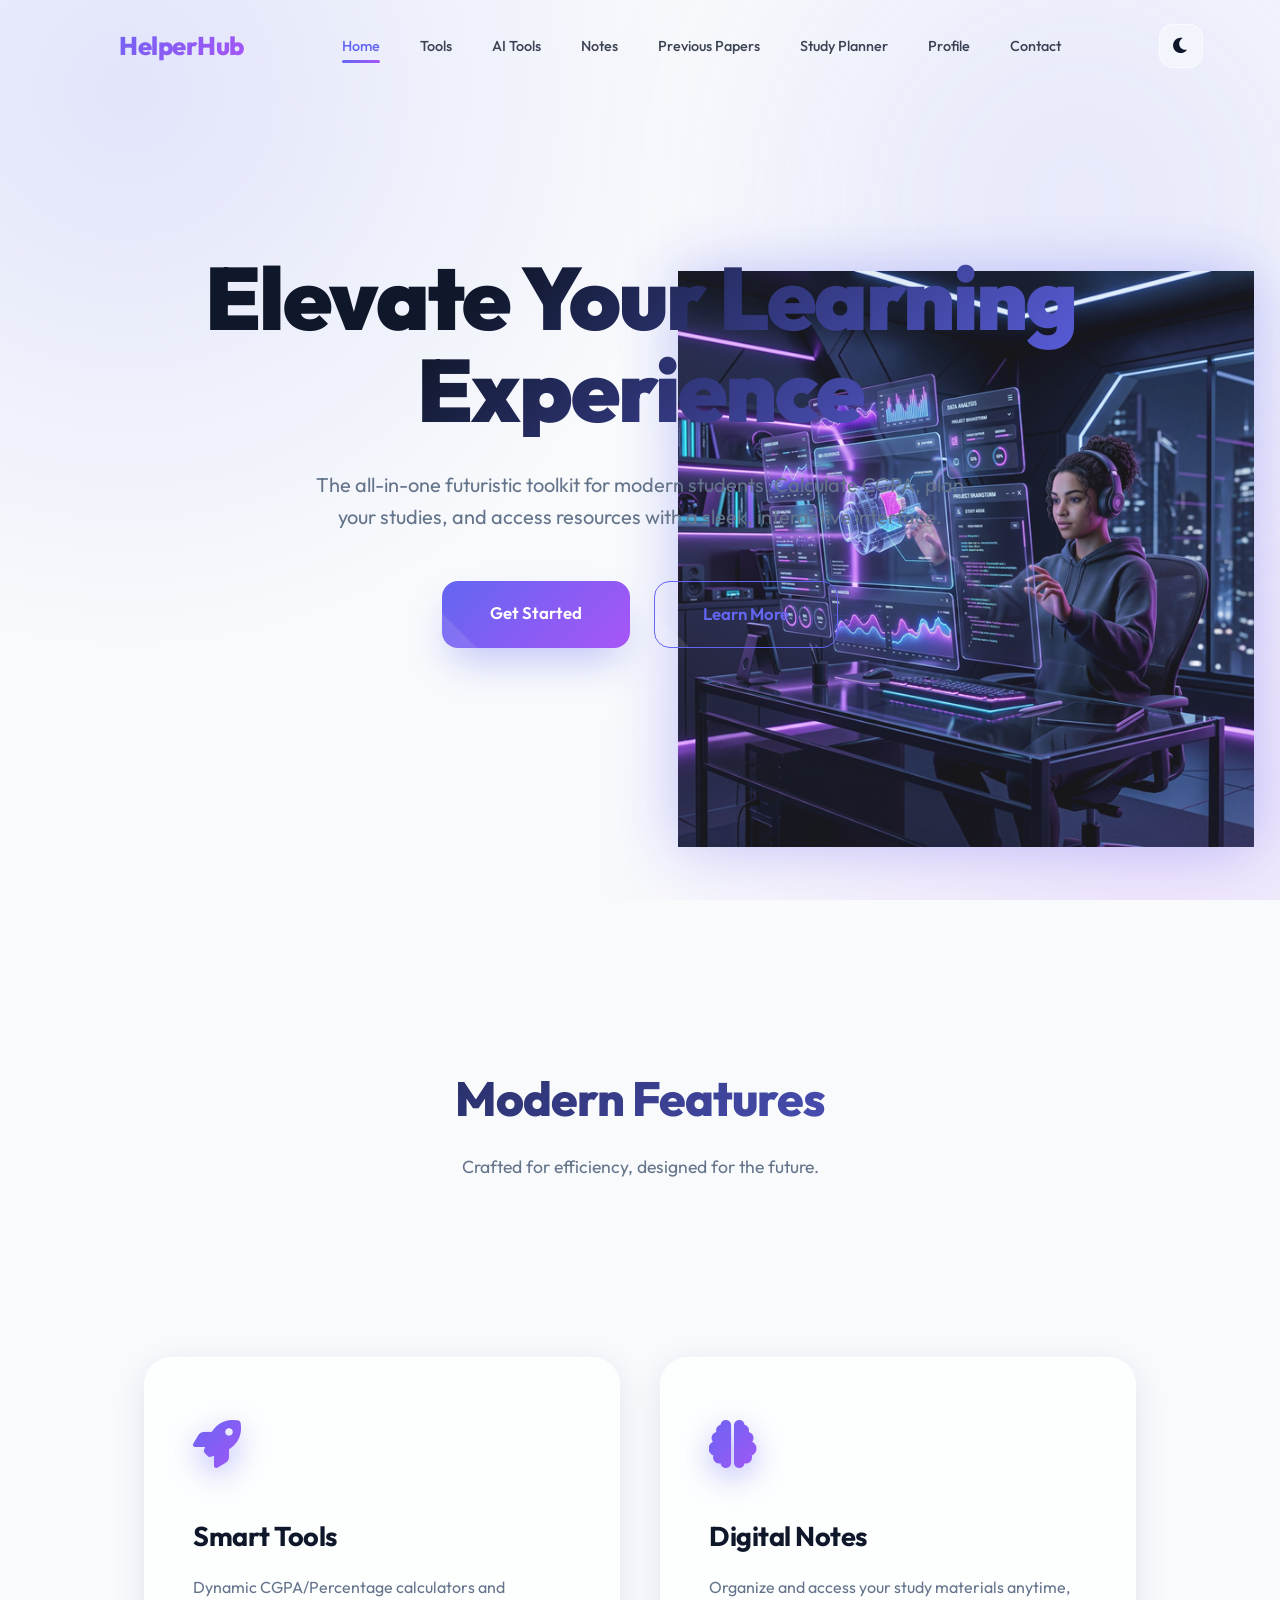
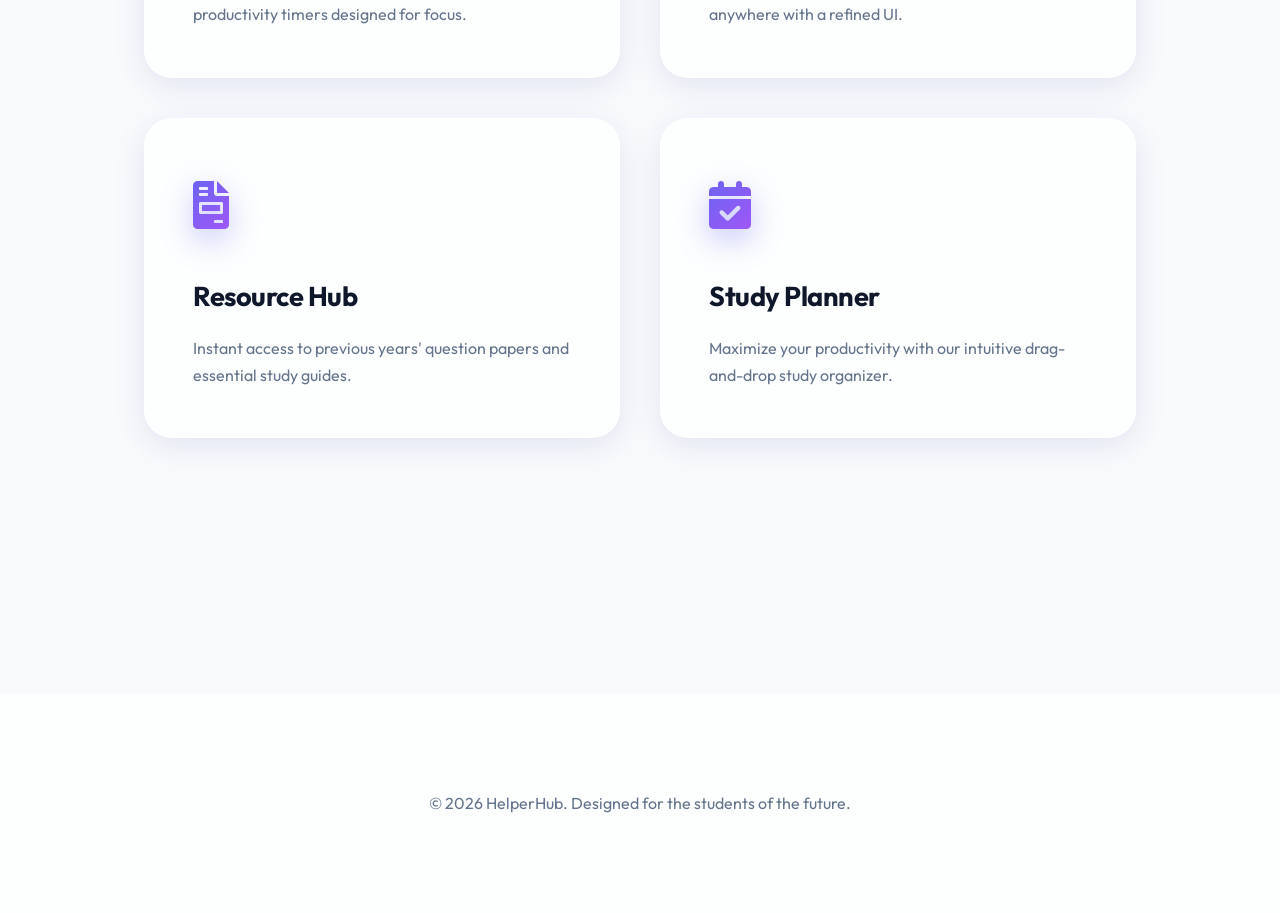
==== index.html @ 50312011 "Initial commit: Upgrade Student Helper Hub with futuristic design and new tools" ====
<!DOCTYPE html>
<html lang="en">
<head>
    <meta charset="UTF-8">
    <meta name="viewport" content="width=device-width, initial-scale=1.0">
    <title>Student Helper Hub | Futuristic Productivity</title>
    <link rel="stylesheet" href="css/style.css">
    <link rel="stylesheet" href="https://cdnjs.cloudflare.com/ajax/libs/font-awesome/6.0.0/css/all.min.css">
</head>
<body>
    <nav class="navbar">
        <div class="logo">
            <i class="fas fa-graduation-cap"></i>
            <span>HelperHub</span>
        </div>
        <ul class="nav-links">
            <li><a href="index.html" class="active">Home</a></li>
            <li><a href="tools.html">Tools</a></li>
            <li><a href="ai-tools.html">AI Tools</a></li>
            <li><a href="notes.html">Notes</a></li>
            <li><a href="papers.html">Previous Papers</a></li>
            <li><a href="planner.html">Study Planner</a></li>
            <li><a href="profile.html">Profile</a></li>
            <li><a href="contact.html">Contact</a></li>
        </ul>
        <div class="theme-toggle" id="theme-toggle">
            <i class="fas fa-moon"></i>
        </div>
    </nav>

    <header class="hero">
        <div class="hero-content">
            <h1 class="hero-title">Elevate Your Learning Experience</h1>
            <p class="hero-subtitle">The all-in-one futuristic toolkit for modern students. Calculate CGPA, plan your studies, and access resources with a sleek, interactive interface.</p>
            <div style="display: flex; gap: 1.5rem; justify-content: center; flex-wrap: wrap;">
                <a href="tools.html" class="btn-primary">Get Started</a>
                <a href="#features" class="btn-primary" style="background: transparent; border: 1px solid var(--primary); color: var(--primary); box-shadow: none;">Learn More</a>
            </div>
        </div>
        <div style="position: absolute; right: 2%; bottom: 5%; width: 45%; opacity: 0.9; z-index: 1;" class="animate-float">
            <img src="images/hero.png" alt="Futuristic Study Illustration" style="width: 100%; filter: drop-shadow(0 0 30px var(--primary-glow));">
        </div>
    </header>

    <section id="features" style="padding: 10rem 6%;">
        <div class="section-header">
            <h2>Modern Features</h2>
            <p style="color: var(--text-muted); font-size: 1.1rem;">Crafted for efficiency, designed for the future.</p>
        </div>
        
        <div class="grid-layout">
            <div class="modern-card" onclick="location.href='tools.html'">
                <div class="modern-card-icon"><i class="fas fa-rocket"></i></div>
                <h3>Smart Tools</h3>
                <p>Dynamic CGPA/Percentage calculators and productivity timers designed for focus.</p>
            </div>
            <div class="modern-card" onclick="location.href='notes.html'">
                <div class="modern-card-icon"><i class="fas fa-brain"></i></div>
                <h3>Digital Notes</h3>
                <p>Organize and access your study materials anytime, anywhere with a refined UI.</p>
            </div>
            <div class="modern-card" onclick="location.href='papers.html'">
                <div class="modern-card-icon"><i class="fas fa-file-invoice"></i></div>
                <h3>Resource Hub</h3>
                <p>Instant access to previous years' question papers and essential study guides.</p>
            </div>
            <div class="modern-card" onclick="location.href='planner.html'">
                <div class="modern-card-icon"><i class="fas fa-calendar-check"></i></div>
                <h3>Study Planner</h3>
                <p>Maximize your productivity with our intuitive drag-and-drop study organizer.</p>
            </div>
        </div>
    </section>

    <footer style="padding: 6rem 6%; text-align: center; border-top: 1px solid var(--glass-border); background: var(--bg-card); backdrop-filter: blur(10px);">
        <p style="color: var(--text-muted);">&copy; 2026 HelperHub. Designed for the students of the future.</p>
    </footer>

    <script src="js/script.js"></script>
</body>
</html>
---- css/style.css ----
@import url('https://fonts.googleapis.com/css2?family=Outfit:wght@300;400;500;600;700&display=swap');

:root {
    /* Color Palette - Futuristic Light */
    --primary: #6366f1;
    --primary-light: #818cf8;
    --primary-glow: rgba(99, 102, 241, 0.4);
    --secondary: #a855f7;
    --secondary-glow: rgba(168, 85, 247, 0.4);
    --accent: #f472b6;
    --bg-main: #f8fafc;
    --bg-card: rgba(255, 255, 255, 0.7);
    --text-main: #0f172a;
    --text-muted: #64748b;
    
    /* Glassmorphism Light */
    --glass-bg: rgba(255, 255, 255, 0.4);
    --glass-border: rgba(255, 255, 255, 0.6);
    --glass-shadow: 0 8px 32px 0 rgba(31, 38, 135, 0.1);
    
    /* Layout & Transitions */
    --transition: all 0.5s cubic-bezier(0.16, 1, 0.3, 1);
    --radius-lg: 32px;
    --radius-md: 20px;
}

.dark {
    /* Color Palette - Futuristic Dark */
    --bg-main: #020617;
    --bg-card: rgba(15, 23, 42, 0.6);
    --text-main: #f8fafc;
    --text-muted: #94a3b8;
    
    /* Glassmorphism Dark */
    --glass-bg: rgba(15, 23, 42, 0.7);
    --glass-border: rgba(255, 255, 255, 0.1);
    --glass-shadow: 0 20px 50px 0 rgba(0, 0, 0, 0.8);
    --primary-glow: rgba(99, 102, 241, 0.7);
}

* {
    margin: 0;
    padding: 0;
    box-sizing: border-box;
}

body {
    font-family: 'Outfit', -apple-system, sans-serif;
    background-color: var(--bg-main);
    color: var(--text-main);
    line-height: 1.6;
    overflow-x: hidden;
    transition: background-color 0.6s cubic-bezier(0.4, 0, 0.2, 1);
}

/* Scrollbar */
::-webkit-scrollbar {
    width: 6px;
}
::-webkit-scrollbar-track {
    background: var(--bg-main);
}
::-webkit-scrollbar-thumb {
    background: linear-gradient(var(--primary), var(--secondary));
    border-radius: 10px;
}

/* Glass Utility */
.glass {
    background: var(--glass-bg);
    backdrop-filter: blur(16px);
    -webkit-backdrop-filter: blur(16px);
    border: 1px solid var(--glass-border);
    box-shadow: var(--glass-shadow);
}

/* Animations */
@keyframes fadeInUp {
    from { opacity: 0; transform: translateY(30px); }
    to { opacity: 1; transform: translateY(0); }
}

@keyframes float {
    0%, 100% { transform: translateY(0px) rotate(0deg); }
    50% { transform: translateY(-15px) rotate(1deg); }
}

@keyframes pulse-glow {
    0%, 100% { opacity: 0.5; filter: blur(40px); }
    50% { opacity: 0.8; filter: blur(60px); }
}

.animate-fade { animation: fadeInUp 1s cubic-bezier(0.16, 1, 0.3, 1) forwards; }
.animate-float { /* Animation disabled */ }

/* Page Transitions */
.page-transition-overlay {
    position: fixed;
    top: 0;
    left: 0;
    width: 100%;
    height: 100%;
    background: var(--bg-main);
    z-index: 9999;
    pointer-events: none;
    transform-origin: top;
    transition: transform 0.8s cubic-bezier(0.7, 0, 0.3, 1);
}

.page-transition-overlay.active {
    transform: scaleY(0);
}

/* 3D Tilt Container */
.tilt-card {
    transition: transform 0.2s ease-out;
    transform-style: preserve-3d;
    perspective: 1000px;
}

/* Navbar */
.navbar {
    position: fixed;
    top: 0;
    width: 100%;
    z-index: 1000;
    padding: 1.5rem 6%;
    display: flex;
    justify-content: space-between;
    align-items: center;
    transition: var(--transition);
}

.navbar.scrolled {
    padding: 1rem 6%;
    background: var(--glass-bg);
    backdrop-filter: blur(12px);
    border-bottom: 1px solid var(--glass-border);
    box-shadow: var(--glass-shadow);
}

.logo {
    font-size: 1.6rem;
    font-weight: 800;
    letter-spacing: -0.5px;
    background: linear-gradient(135deg, var(--primary), var(--secondary));
    -webkit-background-clip: text;
    background-clip: text;
    -webkit-text-fill-color: transparent;
    display: flex;
    align-items: center;
    gap: 0.7rem;
}

.logo i {
    filter: drop-shadow(0 0 8px var(--primary-glow));
}

.nav-links {
    display: flex;
    gap: 2.5rem;
    list-style: none;
}

.nav-links a {
    text-decoration: none;
    color: var(--text-main);
    font-weight: 500;
    font-size: 0.9rem;
    padding: 0.5rem 0;
    transition: var(--transition);
    position: relative;
    opacity: 0.8;
}

.nav-links a:hover,
.nav-links a.active {
    opacity: 1;
    color: var(--primary);
}

.nav-links a::after {
    content: '';
    position: absolute;
    bottom: 0;
    left: 0;
    width: 0;
    height: 3px;
    background: linear-gradient(to right, var(--primary), var(--secondary));
    border-radius: 4px;
    transition: var(--transition);
}

.nav-links a:hover::after,
.nav-links a.active::after {
    width: 100%;
}

.theme-toggle {
    cursor: pointer;
    font-size: 1.1rem;
    color: var(--text-main);
    transition: var(--transition);
    width: 44px;
    height: 44px;
    display: flex;
    align-items: center;
    justify-content: center;
    border-radius: 14px;
    background: var(--glass-bg);
    border: 1px solid var(--glass-border);
}

.theme-toggle:hover {
    transform: rotate(15deg) scale(1.1);
    box-shadow: 0 0 20px var(--primary-glow);
}

/* Hero Section */
.hero {
    min-height: 100vh;
    display: flex;
    align-items: center;
    justify-content: center;
    padding: 0 6%;
    position: relative;
    overflow: hidden;
    background: radial-gradient(circle at 10% 10%, rgba(99, 102, 241, 0.15), transparent 40%),
                radial-gradient(circle at 90% 90%, rgba(168, 85, 247, 0.15), transparent 40%);
}

.hero::before {
    content: '';
    position: absolute;
    width: 600px;
    height: 600px;
    background: var(--primary);
    filter: blur(120px);
    opacity: 0.1;
    border-radius: 50%;
    top: -100px;
    right: -100px;
    animation: pulse-glow 10s infinite;
}

.hero-content {
    max-width: 900px;
    text-align: center;
    z-index: 10;
}

.hero-title {
    font-size: clamp(3rem, 10vw, 5.5rem);
    font-weight: 900;
    line-height: 1.05;
    letter-spacing: -2px;
    margin-bottom: 2rem;
    background: linear-gradient(135deg, var(--text-main) 30%, var(--primary));
    -webkit-background-clip: text;
    background-clip: text;
    -webkit-text-fill-color: transparent;
}

.hero-subtitle {
    font-size: 1.25rem;
    color: var(--text-muted);
    margin-bottom: 3rem;
    max-width: 650px;
    margin-inline: auto;
    font-weight: 400;
}

.btn-primary {
    background: linear-gradient(135deg, var(--primary), var(--secondary));
    color: white;
    padding: 1.2rem 3rem;
    border-radius: 16px;
    font-weight: 600;
    font-size: 1.05rem;
    text-decoration: none;
    display: inline-block;
    transition: var(--transition);
    border: none;
    cursor: pointer;
    box-shadow: 0 20px 40px -10px var(--primary-glow);
    position: relative;
    overflow: hidden;
}

.btn-primary:hover {
    transform: translateY(-5px) scale(1.02);
    box-shadow: 0 30px 60px -15px var(--primary-glow);
}

.btn-primary::after {
    content: '';
    position: absolute;
    top: -50%;
    left: -50%;
    width: 200%;
    height: 200%;
    background: rgba(255, 255, 255, 0.1);
    transform: rotate(45deg);
    transition: 0.8s cubic-bezier(0.16, 1, 0.3, 1);
    left: -150%;
}

.btn-primary:hover::after {
    left: 100%;
}

/* Tilt Card Container */
.card-container {
    perspective: 2000px;
}

/* Global Grid Styling */
.grid-layout {
    display: grid;
    grid-template-columns: repeat(auto-fit, minmax(320px, 1fr));
    gap: 2.5rem;
    padding: 6rem 6%;
    max-width: 1440px;
    margin: 0 auto;
}

/* Futuristic Card */
.modern-card {
    background: var(--bg-card);
    backdrop-filter: blur(20px);
    -webkit-backdrop-filter: blur(20px);
    border: 1px solid var(--glass-border);
    border-radius: 28px;
    padding: 3rem;
    transition: var(--transition);
    transform-style: preserve-3d;
    cursor: pointer;
    position: relative;
    box-shadow: var(--glass-shadow);
}

.modern-card:hover {
    background: var(--glass-bg);
    border-color: var(--primary-light);
    box-shadow: 0 40px 80px -20px rgba(0, 0, 0, 0.3);
    transform: translateY(-10px) rotateX(4deg) rotateY(4deg);
}

.modern-card-icon {
    font-size: 3rem;
    margin-bottom: 2rem;
    display: inline-block;
    background: linear-gradient(135deg, var(--primary), var(--secondary));
    -webkit-background-clip: text;
    background-clip: text;
    -webkit-text-fill-color: transparent;
    transition: var(--transition);
    transform: translateZ(40px);
    filter: drop-shadow(0 10px 15px var(--primary-glow));
}

.modern-card h3 {
    font-size: 1.7rem;
    margin-bottom: 1rem;
    font-weight: 700;
    letter-spacing: -0.5px;
    transform: translateZ(50px);
}

.modern-card p {
    color: var(--text-muted);
    font-size: 1rem;
    line-height: 1.7;
    transform: translateZ(30px);
}

/* Modals */
.modal-overlay {
    position: fixed;
    inset: 0;
    background: rgba(2, 6, 23, 0.8);
    backdrop-filter: blur(12px);
    display: flex;
    align-items: center;
    justify-content: center;
    z-index: 2000;
    opacity: 0;
    pointer-events: none;
    transition: all 0.5s cubic-bezier(0.16, 1, 0.3, 1);
}

.modal-overlay.active {
    opacity: 1;
    pointer-events: all;
}

.modal-content-futuristic {
    background: var(--bg-main);
    width: 92%;
    max-width: 700px;
    border-radius: 36px;
    padding: 4rem;
    position: relative;
    transform: translateY(60px) scale(0.9);
    transition: all 0.6s cubic-bezier(0.16, 1, 0.3, 1);
    border: 1px solid var(--glass-border);
    box-shadow: 0 50px 100px -20px rgba(0, 0, 0, 0.5);
    max-height: 90vh;
    overflow-y: auto;
}

.modal-overlay.active .modal-content-futuristic {
    transform: translateY(0) scale(1);
}

.close-modal {
    position: absolute;
    top: 2rem;
    right: 2rem;
    width: 44px;
    height: 44px;
    display: flex;
    align-items: center;
    justify-content: center;
    background: var(--bg-card);
    border-radius: 14px;
    cursor: pointer;
    color: var(--text-muted);
    transition: var(--transition);
    border: 1px solid var(--glass-border);
    z-index: 10;
}

.close-modal:hover {
    color: var(--primary);
    transform: rotate(90deg) scale(1.1);
    border-color: var(--primary);
}

/* Input Styles */
input, textarea, select {
    width: 100%;
    padding: 1.2rem 1.5rem;
    border-radius: 16px;
    background: var(--bg-card);
    border: 1px solid var(--glass-border);
    color: var(--text-main);
    font-family: inherit;
    font-size: 1rem;
    margin-bottom: 1.5rem;
    transition: var(--transition);
}

input:focus, textarea:focus {
    outline: none;
    border-color: var(--primary);
    box-shadow: 0 0 0 4px var(--primary-glow);
    background: var(--glass-bg);
}

/* Specific UI Sections */
.section-header {
    text-align: center;
    margin-bottom: 5rem;
}

.section-header h2 {
    font-size: 3rem;
    font-weight: 800;
    letter-spacing: -1px;
    margin-bottom: 1rem;
    background: linear-gradient(135deg, var(--text-main), var(--primary));
    -webkit-background-clip: text;
    background-clip: text;
    -webkit-text-fill-color: transparent;
}

/* Profile Section Card */
.profile-card-futuristic {
    max-width: 1000px;
    margin: 6rem auto;
    display: grid;
    grid-template-columns: 1fr 1.5fr;
    gap: 4rem;
    padding: 4rem;
    align-items: center;
    border-radius: 40px;
}

.profile-img-container {
    width: 320px;
    height: 380px;
    border-radius: 32px;
    overflow: hidden;
    position: relative;
    border: 2px solid var(--glass-border);
    box-shadow: 0 30px 60px -15px var(--primary-glow);
    transform: rotate(-2deg);
    transition: var(--transition);
}

.profile-img-container:hover {
    transform: rotate(0deg) scale(1.02);
}

.profile-img-container img {
    width: 100%;
    height: 100%;
    object-fit: cover;
}

.social-links-futuristic {
    display: flex;
    gap: 1.5rem;
    margin-top: 2.5rem;
}

.social-icon-btn {
    width: 52px;
    height: 52px;
    border-radius: 16px;
    background: var(--bg-card);
    display: flex;
    align-items: center;
    justify-content: center;
    color: var(--text-main);
    text-decoration: none;
    transition: var(--transition);
    border: 1px solid var(--glass-border);
    font-size: 1.2rem;
}

.social-icon-btn:hover {
    background: linear-gradient(135deg, var(--primary), var(--secondary));
    color: white;
    transform: translateY(-8px) scale(1.1);
    box-shadow: 0 15px 30px -10px var(--primary-glow);
    border-color: transparent;
}

/* Tabs/Grid Utils */
.glass-tab {
    padding: 0.8rem 1.5rem;
    border-radius: 12px;
    background: var(--bg-card);
    border: 1px solid var(--glass-border);
    cursor: pointer;
    transition: var(--transition);
    font-weight: 600;
}

.glass-tab.active {
    background: var(--primary);
    color: white;
    box-shadow: 0 10px 20px -5px var(--primary-glow);
}

/* Responsive */
@media (max-width: 1024px) {
    .profile-card-futuristic {
        grid-template-columns: 1fr;
        text-align: center;
        padding: 3rem;
    }
    .profile-img-container {
        margin-inline: auto;
        width: 280px;
        height: 340px;
    }
    .social-links-futuristic {
        justify-content: center;
    }
}

@media (max-width: 768px) {
    .navbar {
        padding: 1rem 5%;
    }
    
    .mobile-toggle {
        display: block !important;
        position: relative;
        z-index: 1001;
    }
    
    .nav-links {
        position: absolute;
        top: 100%;
        left: 0;
        width: 100%;
        background: var(--bg-card);
        backdrop-filter: blur(20px);
        -webkit-backdrop-filter: blur(20px);
        border-bottom: 1px solid var(--glass-border);
        flex-direction: column;
        padding: 2rem;
        gap: 1.5rem;
        transform: translateY(-20px);
        opacity: 0;
        pointer-events: none;
        transition: var(--transition);
        box-shadow: 0 20px 40px rgba(0,0,0,0.1);
    }
    
    .nav-links.mobile-active {
        transform: translateY(0);
        opacity: 1;
        pointer-events: all;
    }

    .hero-title {
        font-size: 3.5rem;
    }
    .section-header h2 {
        font-size: 2.5rem;
    }
    .grid-layout {
        padding: 4rem 5%;
        grid-template-columns: 1fr;
    }
}
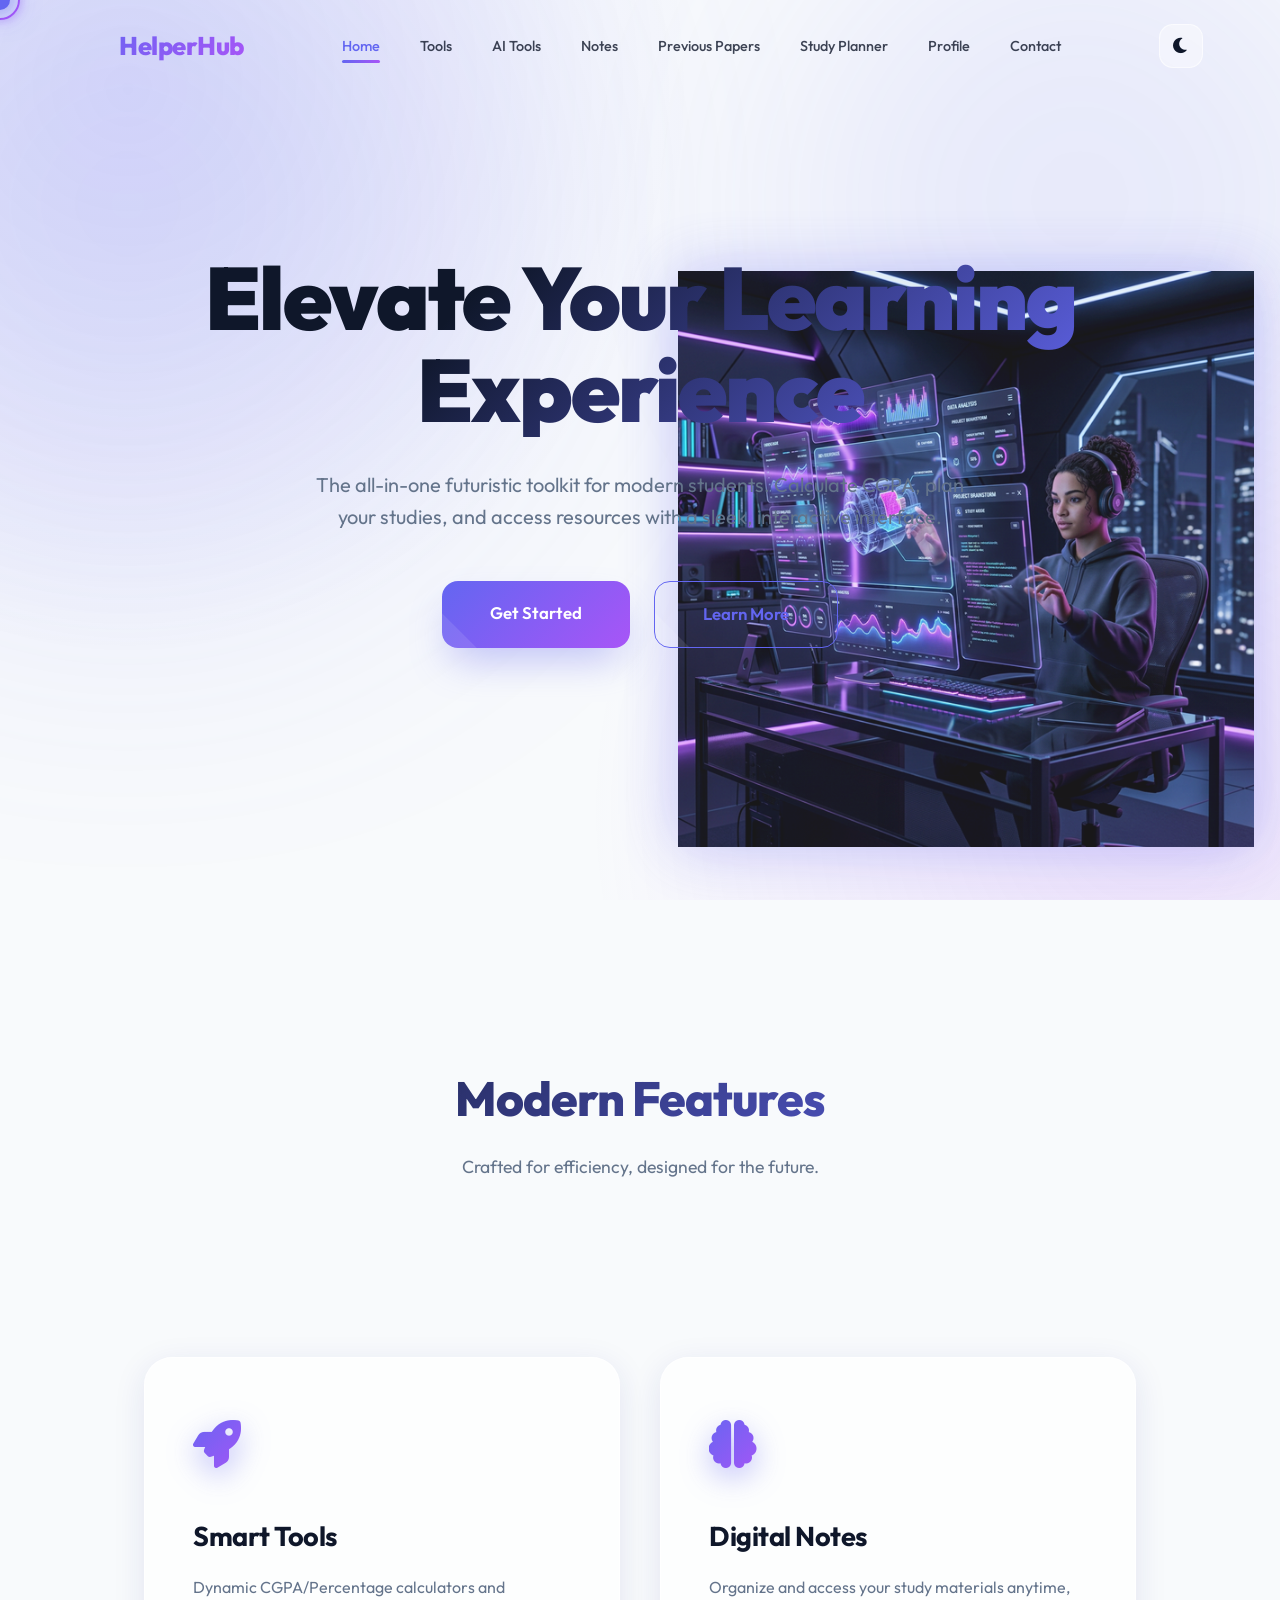
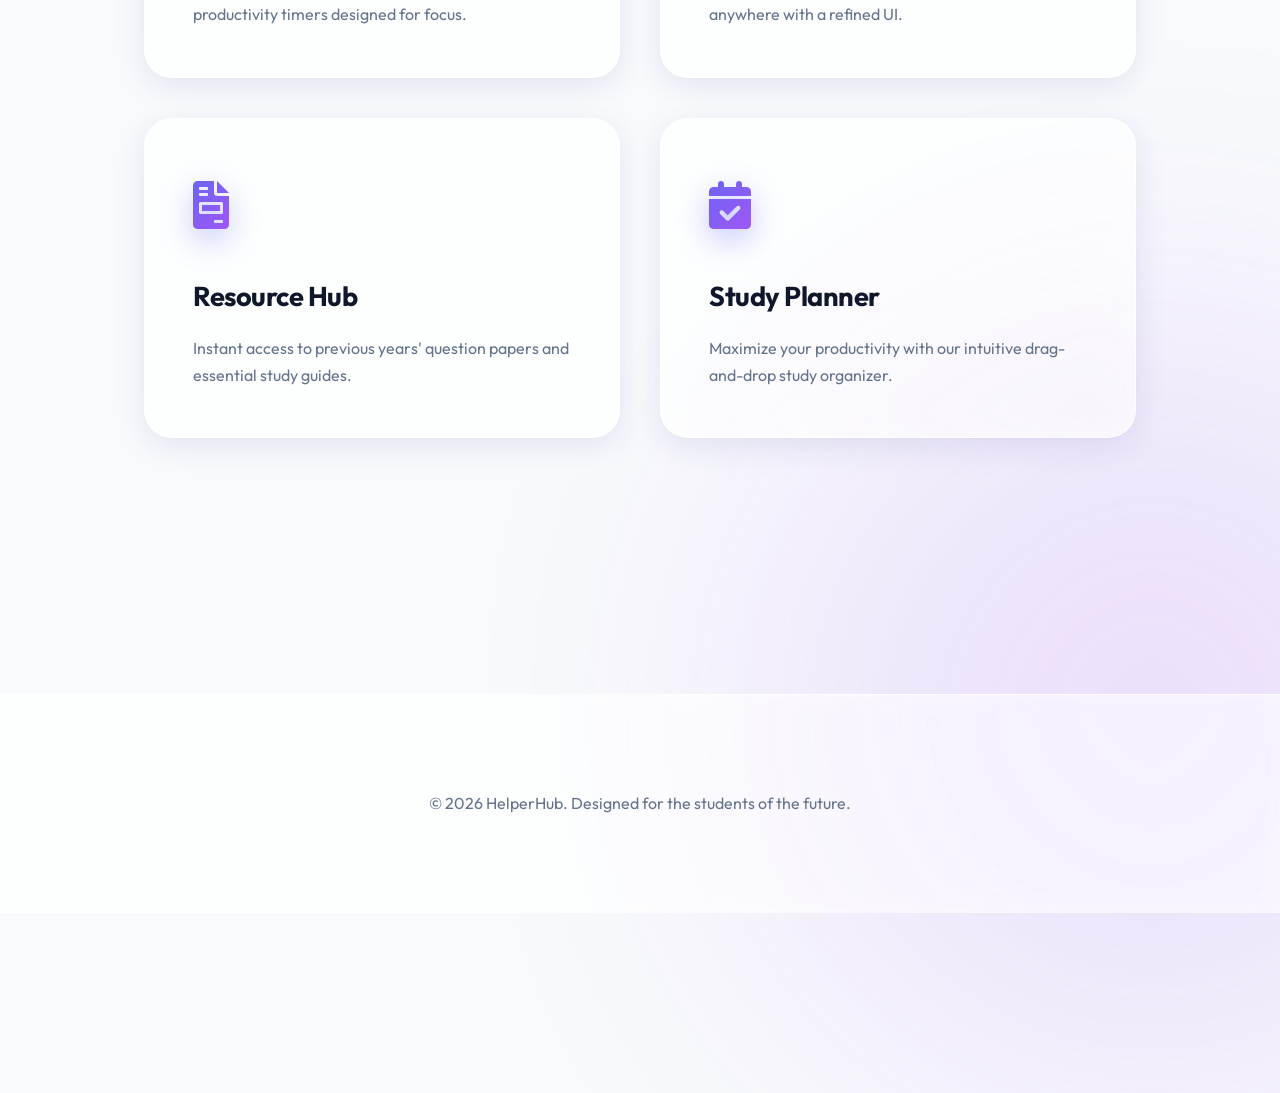
==== commit 84896d87: "update" ====
--- a/index.html
+++ b/index.html
@@ -8,6 +8,13 @@
     <link rel="stylesheet" href="https://cdnjs.cloudflare.com/ajax/libs/font-awesome/6.0.0/css/all.min.css">
 </head>
 <body>
+    <!-- Loading Screen -->
+    <div class="loader-wrapper">
+        <i class="fas fa-graduation-cap loader-logo"></i>
+        <div class="loader-progress-container">
+            <div class="loader-progress-bar"></div>
+        </div>
+    </div>
     <nav class="navbar">
         <div class="logo">
             <i class="fas fa-graduation-cap"></i>
--- a/css/style.css
+++ b/css/style.css
@@ -90,25 +90,73 @@
     50% { opacity: 0.8; filter: blur(60px); }
 }
 
+@keyframes float-3d {
+    0% { transform: translateY(0px) rotateX(0deg) rotateY(0deg); }
+    50% { transform: translateY(-20px) rotateX(5deg) rotateY(5deg); }
+    100% { transform: translateY(0px) rotateX(0deg) rotateY(0deg); }
+}
+
+@keyframes spinBg {
+    from { transform: rotate(0deg); }
+    to { transform: rotate(360deg); }
+}
+
 .animate-fade { animation: fadeInUp 1s cubic-bezier(0.16, 1, 0.3, 1) forwards; }
-.animate-float { /* Animation disabled */ }
-
-/* Page Transitions */
-.page-transition-overlay {
+.animate-float-3d { animation: float-3d 5s ease-in-out infinite; }
+.animate-spin-glow { animation: spin-glow 4s linear infinite; }
+.animate-soft-float { animation: softFloat 6s ease-in-out infinite; }
+
+@keyframes softFloat {
+    0%, 100% { transform: translateY(0) scale(1); }
+    50% { transform: translateY(-15px) scale(1.02); }
+}
+
+/* 3D Page Transitions */
+body.page-exiting {
+    animation: pageExit 0.6s cubic-bezier(0.7, 0, 0.3, 1) forwards;
+}
+
+@keyframes pageExit {
+    from { opacity: 1; transform: scale(1) translateZ(0); }
+    to { opacity: 0; transform: scale(0.95) translateZ(-50px); }
+}
+
+body.page-entering {
+    animation: pageEnter 0.6s cubic-bezier(0.16, 1, 0.3, 1) forwards;
+}
+
+@keyframes pageEnter {
+    from { opacity: 0; transform: scale(1.05) translateZ(50px); }
+    to { opacity: 1; transform: scale(1) translateZ(0); }
+}
+
+/* Floating Gradient Background Lights */
+body::before, body::after {
+    content: '';
     position: fixed;
-    top: 0;
-    left: 0;
-    width: 100%;
-    height: 100%;
-    background: var(--bg-main);
-    z-index: 9999;
+    width: 60vw;
+    height: 60vw;
+    border-radius: 50%;
+    filter: blur(140px);
+    z-index: -1;
+    opacity: 0.15;
+    animation: floatBg 20s infinite alternate ease-in-out;
     pointer-events: none;
-    transform-origin: top;
-    transition: transform 0.8s cubic-bezier(0.7, 0, 0.3, 1);
-}
-
-.page-transition-overlay.active {
-    transform: scaleY(0);
+}
+body::before {
+    background: var(--primary);
+    top: -20vh;
+    left: -20vw;
+}
+body::after {
+    background: var(--secondary);
+    bottom: -20vh;
+    right: -20vw;
+    animation-delay: -10s;
+}
+@keyframes floatBg {
+    0% { transform: translate(0, 0) scale(1); }
+    100% { transform: translate(15vw, 15vh) scale(1.2); }
 }
 
 /* 3D Tilt Container */
@@ -359,6 +407,16 @@
     filter: drop-shadow(0 10px 15px var(--primary-glow));
 }
 
+.modern-card:hover .modern-card-icon {
+    transform: translateZ(60px) scale(1.1);
+    animation: iconBounce 1s ease infinite;
+}
+
+@keyframes iconBounce {
+    0%, 100% { transform: translateZ(60px) scale(1.1) translateY(0); }
+    50% { transform: translateZ(60px) scale(1.1) translateY(-10px); }
+}
+
 .modern-card h3 {
     font-size: 1.7rem;
     margin-bottom: 1rem;
@@ -516,26 +574,163 @@
 }
 
 .social-icon-btn {
-    width: 52px;
-    height: 52px;
-    border-radius: 16px;
+    width: 65px;
+    height: 65px;
+    border-radius: 20px;
     background: var(--bg-card);
     display: flex;
     align-items: center;
     justify-content: center;
     color: var(--text-main);
     text-decoration: none;
-    transition: var(--transition);
-    border: 1px solid var(--glass-border);
-    font-size: 1.2rem;
+    transition: all 0.4s cubic-bezier(0.16, 1, 0.3, 1);
+    border: 1px solid var(--glass-border);
+    font-size: 1.6rem;
+    box-shadow: 0 10px 20px rgba(0,0,0,0.2);
 }
 
 .social-icon-btn:hover {
     background: linear-gradient(135deg, var(--primary), var(--secondary));
     color: white;
-    transform: translateY(-8px) scale(1.1);
-    box-shadow: 0 15px 30px -10px var(--primary-glow);
+    transform: translateY(-12px) scale(1.15) rotateX(15deg);
+    box-shadow: 0 20px 40px -10px var(--primary-glow);
     border-color: transparent;
+}
+
+/* 3D Skill Cards */
+.skill-grid {
+    display: grid;
+    grid-template-columns: repeat(auto-fill, minmax(100px, 1fr));
+    gap: 1.5rem;
+    margin-top: 2rem;
+}
+
+.skill-card {
+    background: var(--bg-card);
+    border: 1px solid var(--glass-border);
+    border-radius: 20px;
+    padding: 1.5rem;
+    text-align: center;
+    transition: all 0.4s cubic-bezier(0.16, 1, 0.3, 1);
+    cursor: pointer;
+    perspective: 1000px;
+    position: relative;
+    overflow: hidden;
+}
+
+.skill-card::after {
+    content: '';
+    position: absolute;
+    inset: 0;
+    box-shadow: inset 0 0 20px transparent;
+    transition: var(--transition);
+    border-radius: inherit;
+    pointer-events: none;
+}
+
+.skill-card:hover {
+    transform: translateY(-12px) scale(1.05) rotateY(15deg);
+    border-color: var(--primary);
+    box-shadow: 0 20px 40px -10px var(--primary-glow);
+    background: var(--glass-bg);
+}
+
+.skill-card:hover::after {
+    box-shadow: inset 0 0 30px var(--primary-glow);
+}
+
+.skill-card i {
+    font-size: 2.8rem;
+    margin-bottom: 1.2rem;
+    display: block;
+    transition: transform 0.4s ease;
+}
+
+.skill-card:hover i {
+    transform: translateZ(30px) scale(1.15);
+}
+
+.skill-card span {
+    font-size: 0.85rem;
+    font-weight: 600;
+    color: var(--text-main);
+    transition: transform 0.4s ease;
+    display: block;
+}
+
+.skill-card:hover span {
+    transform: translateZ(20px);
+}
+
+/* Profile Image Glowing Border */
+.profile-img-frame {
+    position: relative;
+    width: 250px;
+    height: 250px;
+    border-radius: 50%;
+    padding: 8px;
+    background: linear-gradient(135deg, var(--primary), var(--secondary));
+    display: flex;
+    align-items: center;
+    justify-content: center;
+    transition: var(--transition);
+    cursor: pointer;
+    flex-shrink: 0;
+    margin: 0 auto;
+}
+
+.profile-img-frame::before {
+    content: '';
+    position: absolute;
+    inset: -5px;
+    border-radius: 50%;
+    background: linear-gradient(135deg, var(--primary), var(--secondary));
+    filter: blur(15px);
+    opacity: 0.6;
+    z-index: -1;
+    transition: var(--transition);
+    animation: spinBg 4s linear infinite;
+}
+
+@keyframes spinBg {
+    from { transform: rotate(0deg); }
+    to { transform: rotate(360deg); }
+}
+
+.profile-img-frame:hover {
+    transform: scale(1.05) rotate(5deg);
+}
+
+.profile-img-frame:hover::before {
+    opacity: 0.9;
+    filter: blur(25px);
+}
+
+.profile-img-frame img {
+    width: 100%;
+    height: 100%;
+    border-radius: 50%;
+    object-fit: cover;
+    border: 4px solid var(--bg-main);
+    transition: transform 0.6s cubic-bezier(0.16, 1, 0.3, 1), filter 0.6s ease;
+}
+
+.profile-img-frame:hover img {
+    transform: scale(1.1);
+    filter: brightness(1.15);
+}
+
+.profile-fallback {
+    width: 100%;
+    height: 100%;
+    border-radius: 50%;
+    background: linear-gradient(135deg, var(--bg-card), var(--glass-bg));
+    display: flex;
+    align-items: center;
+    justify-content: center;
+    color: var(--primary);
+    font-size: 4rem;
+    border: 4px solid var(--bg-main);
 }
 
 /* Tabs/Grid Utils */
@@ -618,4 +813,313 @@
         padding: 4rem 5%;
         grid-template-columns: 1fr;
     }
+    .nav-links {
+        display: none; /* Hide for now until mobile menu logic is robust */
+    }
+    .nav-links.mobile-active {
+        display: flex;
+    }
+
+    /* Force stack for all cards on mobile */
+    .modern-card {
+        padding: 2.5rem !important;
+        grid-template-columns: 1fr !important;
+        display: flex !important;
+        flex-direction: column !important;
+        gap: 2rem !important;
+    }
+}
+
+@media (max-width: 480px) {
+    .profile-img-frame {
+        width: 180px !important;
+        height: 180px !important;
+    }
+    .hero-title {
+        font-size: 2.5rem !important;
+    }
+    .modern-card {
+        padding: 1.5rem !important;
+    }
+    .social-links-futuristic {
+        gap: 1rem;
+    }
+}
+
+/* Custom 3D Glowing Cursor */
+@media (pointer: fine) {
+    html, body {
+        cursor: none;
+    }
+    a, button, .modern-card, .btn-primary, .theme-toggle, input, textarea, .skill-card, .nav-links a {
+        cursor: none !important; 
+    }
+}
+.custom-cursor {
+    position: fixed;
+    top: 0; left: 0;
+    width: 20px; height: 20px;
+    background: var(--primary);
+    border-radius: 50%;
+    pointer-events: none;
+    z-index: 99999;
+    transform: translate(-50%, -50%);
+    box-shadow: 0 0 15px var(--primary-glow), 0 0 30px var(--primary);
+    transition: width 0.3s ease, height 0.3s ease, background 0.3s ease;
+    will-change: transform;
+}
+.custom-cursor-trail {
+    position: fixed;
+    top: 0; left: 0;
+    width: 40px; height: 40px;
+    border: 2px solid var(--secondary);
+    border-radius: 50%;
+    pointer-events: none;
+    z-index: 99998;
+    transform: translate(-50%, -50%);
+    box-shadow: 0 0 10px var(--secondary-glow);
+    transition: width 0.3s ease, height 0.3s ease, background 0.3s ease, border-color 0.3s ease;
+    will-change: transform;
+}
+
+.custom-cursor.hovering {
+    width: 40px; height: 40px;
+    background: rgba(255, 255, 255, 0.4);
+    box-shadow: 0 0 20px var(--primary-glow);
+}
+.custom-cursor-trail.hovering {
+    width: 60px; height: 60px;
+    background: rgba(168, 85, 247, 0.15);
+    border-color: transparent;
+}
+
+/* Loading Screen */
+.loader-wrapper {
+    position: fixed;
+    top: 0; left: 0;
+    width: 100vw; height: 100vh;
+    background: #020617; /* Modern dark theme */
+    display: flex;
+    flex-direction: column;
+    align-items: center;
+    justify-content: center;
+    z-index: 100000;
+    transition: opacity 0.8s ease, visibility 0.8s ease;
+}
+.loader-wrapper.fade-out {
+    opacity: 0;
+    visibility: hidden;
+}
+.loader-logo {
+    font-size: 4rem;
+    color: var(--primary);
+    animation: rotate3d 2.5s infinite linear;
+    filter: drop-shadow(0 0 25px var(--primary-glow));
+    margin-bottom: 2.5rem;
+}
+@keyframes rotate3d {
+    0% { transform: perspective(1000px) rotateY(0deg); }
+    100% { transform: perspective(1000px) rotateY(360deg); }
+}
+.loader-progress-container {
+    width: 250px;
+    height: 4px;
+    background: rgba(255, 255, 255, 0.1);
+    border-radius: 4px;
+    overflow: hidden;
+}
+.loader-progress-bar {
+    height: 100%;
+    width: 0%;
+    background: linear-gradient(90deg, var(--primary), var(--secondary));
+    box-shadow: 0 0 15px var(--primary-glow);
+    animation: loadProgress 2s ease-out forwards;
+}
+@keyframes loadProgress {
+    0% { width: 0%; }
+    100% { width: 100%; }
+}
+
+/* AI Assistant Chat Interface */
+.chat-container {
+    max-width: 900px;
+    margin: 2rem auto;
+    background: var(--bg-card);
+    backdrop-filter: blur(20px);
+    border: 1px solid var(--glass-border);
+    border-radius: 28px;
+    display: flex;
+    flex-direction: column;
+    height: 70vh;
+    box-shadow: 0 30px 60px -15px rgba(0,0,0,0.5), 0 0 20px var(--primary-glow);
+    overflow: hidden;
+}
+.chat-header {
+    padding: 1.5rem 2rem;
+    border-bottom: 1px solid var(--glass-border);
+    display: flex;
+    align-items: center;
+    gap: 1rem;
+    background: rgba(0,0,0,0.2);
+}
+.chat-header-icon {
+    width: 45px;
+    height: 45px;
+    border-radius: 50%;
+    background: linear-gradient(135deg, var(--primary), var(--secondary));
+    display: flex;
+    align-items: center;
+    justify-content: center;
+    font-size: 1.5rem;
+    color: white;
+    box-shadow: 0 0 15px var(--primary-glow);
+}
+.chat-messages {
+    flex: 1;
+    padding: 2rem;
+    overflow-y: auto;
+    display: flex;
+    flex-direction: column;
+    gap: 1.5rem;
+    scroll-behavior: smooth;
+}
+.chat-message {
+    max-width: 80%;
+    padding: 1rem 1.5rem;
+    border-radius: 20px;
+    position: relative;
+    opacity: 0;
+    transform: translateY(20px);
+    animation: fadeInUp 0.4s forwards ease-out;
+    line-height: 1.5;
+}
+.chat-message.user {
+    align-self: flex-end;
+    background: linear-gradient(135deg, var(--primary), var(--primary-light));
+    color: white;
+    border-bottom-right-radius: 4px;
+    box-shadow: 0 10px 20px -5px var(--primary-glow);
+}
+.chat-message.ai {
+    align-self: flex-start;
+    background: var(--glass-bg);
+    border: 1px solid var(--glass-border);
+    color: var(--text-main);
+    border-bottom-left-radius: 4px;
+}
+.chat-input-area {
+    padding: 1.5rem 2rem;
+    border-top: 1px solid var(--glass-border);
+    display: flex;
+    gap: 1rem;
+    background: rgba(0,0,0,0.2);
+}
+.chat-input {
+    flex: 1;
+    background: var(--bg-main);
+    border: 1px solid var(--glass-border);
+    border-radius: 16px;
+    padding: 1rem 1.5rem;
+    color: var(--text-main);
+    font-family: inherit;
+    font-size: 1rem;
+    transition: var(--transition);
+    margin-bottom: 0;
+}
+.chat-input:focus {
+    outline: none;
+    border-color: var(--primary);
+    box-shadow: 0 0 15px var(--primary-glow);
+}
+.chat-send-btn {
+    width: 55px;
+    height: 55px;
+    border-radius: 16px;
+    background: linear-gradient(135deg, var(--primary), var(--secondary));
+    border: none;
+    color: white;
+    font-size: 1.2rem;
+    cursor: pointer;
+    display: flex;
+    align-items: center;
+    justify-content: center;
+    transition: var(--transition);
+    box-shadow: 0 10px 20px -5px var(--primary-glow);
+}
+.chat-send-btn:hover {
+    transform: scale(1.05) rotate(-10deg);
+    box-shadow: 0 15px 30px -5px var(--primary-glow);
+}
+
+.typing-indicator {
+    display: flex;
+    gap: 0.5rem;
+    align-items: center;
+    padding: 0.5rem 1rem;
+}
+.typing-dot {
+    width: 8px;
+    height: 8px;
+    background: var(--text-muted);
+    border-radius: 50%;
+    animation: typingBounce 1.4s infinite ease-in-out;
+}
+.typing-dot:nth-child(1) { animation-delay: -0.32s; }
+.typing-dot:nth-child(2) { animation-delay: -0.16s; }
+@keyframes typingBounce {
+    0%, 80%, 100% { transform: scale(0); }
+    40% { transform: scale(1); background: var(--primary); box-shadow: 0 0 10px var(--primary-glow); }
+}
+
+/* Progress Tracker Styles */
+.tracker-container {
+    max-width: 1200px;
+    margin: 2rem auto;
+    display: grid;
+    grid-template-columns: 1fr 2fr;
+    gap: 2.5rem;
+}
+.tracker-card {
+    background: var(--bg-card);
+    backdrop-filter: blur(20px);
+    border: 1px solid var(--glass-border);
+    border-radius: 28px;
+    padding: 2.5rem;
+    box-shadow: var(--glass-shadow);
+    transition: var(--transition);
+}
+.tracker-card:hover {
+    box-shadow: 0 20px 40px rgba(0,0,0,0.2), 0 0 15px var(--primary-glow);
+    border-color: var(--primary-light);
+}
+.glow-progress-bg {
+    width: 100%;
+    height: 12px;
+    background: rgba(255, 255, 255, 0.1);
+    border-radius: 6px;
+    overflow: hidden;
+    margin-top: 1rem;
+}
+.glow-progress-bar {
+    height: 100%;
+    width: 0%;
+    background: linear-gradient(90deg, var(--primary), var(--secondary));
+    box-shadow: 0 0 15px var(--primary-glow);
+    transition: width 1s cubic-bezier(0.16, 1, 0.3, 1);
+}
+.motivational-msg {
+    margin-top: 1.5rem;
+    padding: 1rem;
+    background: rgba(99, 102, 241, 0.1);
+    border-left: 4px solid var(--primary);
+    border-radius: 8px;
+    color: var(--primary-light);
+    font-weight: 500;
+    transition: var(--transition);
+}
+
+@media (max-width: 1024px) {
+    .tracker-container {
+        grid-template-columns: 1fr;
+    }
 }
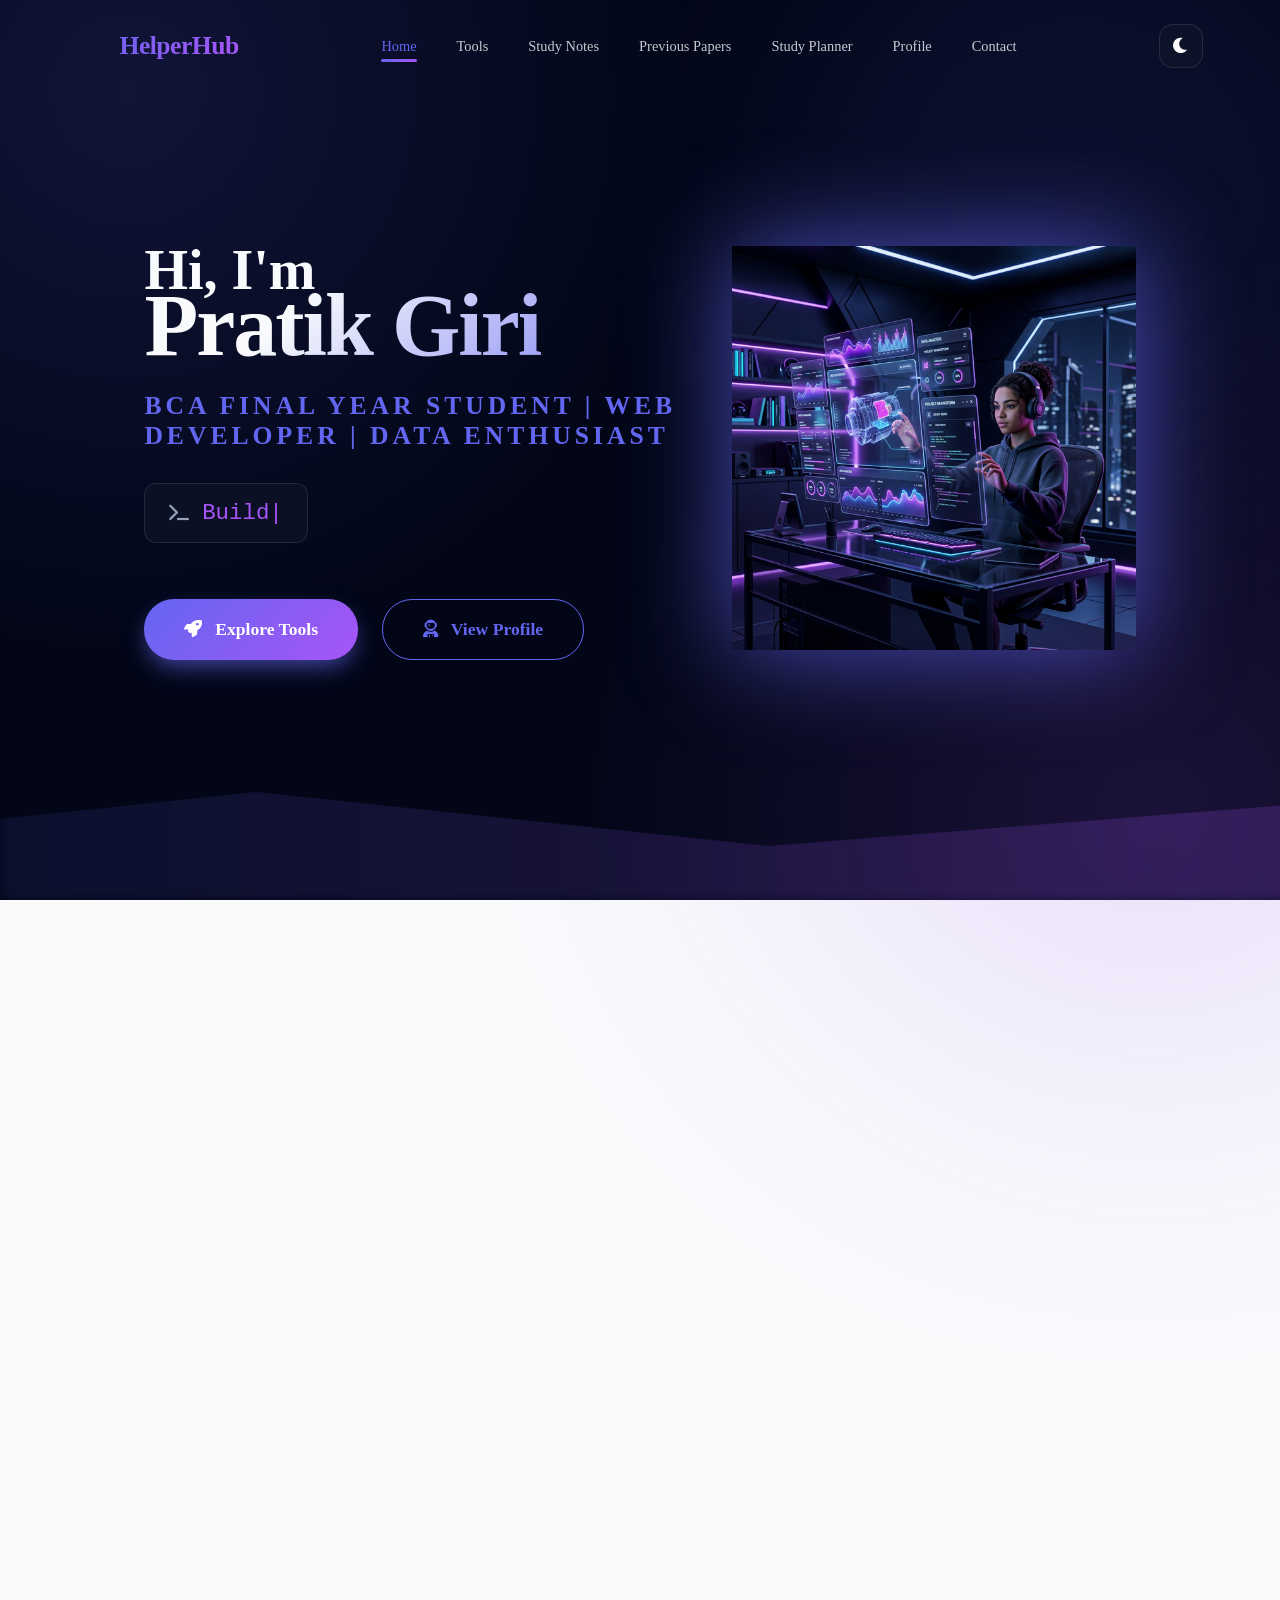
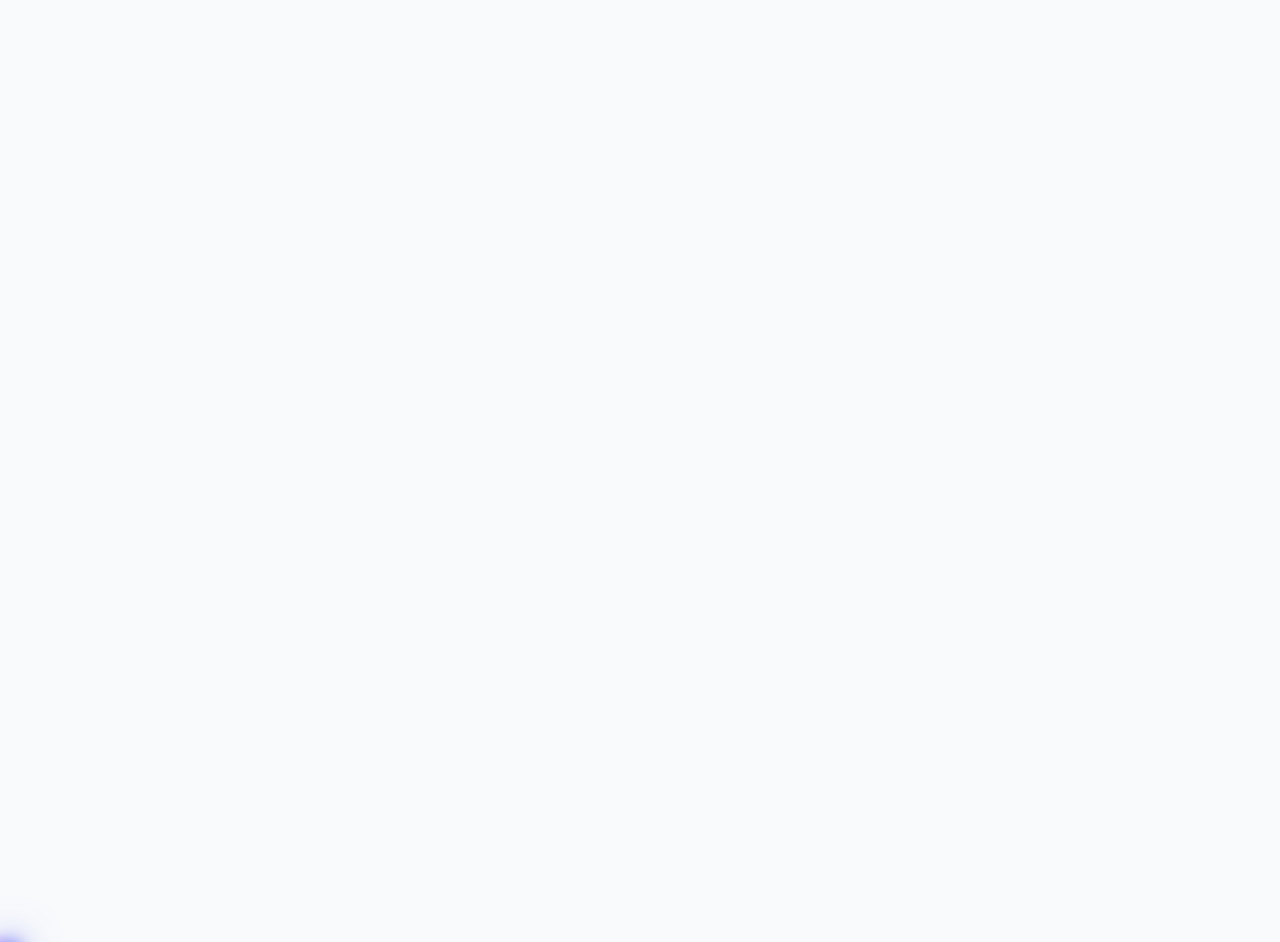
==== commit 7ddb294a: "update" ====
--- a/index.html
+++ b/index.html
@@ -7,7 +7,30 @@
     <link rel="stylesheet" href="css/style.css">
     <link rel="stylesheet" href="https://cdnjs.cloudflare.com/ajax/libs/font-awesome/6.0.0/css/all.min.css">
 </head>
-<body>
+<body class="dark js-active dark">
+    <script>
+        // Emergency visibility restoration
+        (function() {
+            const restore = () => {
+                const loader = document.querySelector('.loader-wrapper');
+                if (loader) {
+                    loader.style.setProperty('display', 'none', 'important');
+                }
+                document.body.classList.remove('page-entering');
+                document.body.style.opacity = '1';
+                document.body.style.visibility = 'visible';
+                
+                // Reveal all elements if observer failed
+                document.querySelectorAll('.modern-card, .section-header, .hero-content, .grid-layout > div, .skill-card').forEach(el => {
+                    el.style.opacity = '1';
+                    el.style.transform = 'translateY(0)';
+                    el.classList.add('animate-fade');
+                });
+            };
+            setTimeout(restore, 3000);
+            window.addEventListener('load', () => setTimeout(restore, 1000));
+        })();
+    </script>
     <!-- Loading Screen -->
     <div class="loader-wrapper">
         <i class="fas fa-graduation-cap loader-logo"></i>
@@ -23,8 +46,7 @@
         <ul class="nav-links">
             <li><a href="index.html" class="active">Home</a></li>
             <li><a href="tools.html">Tools</a></li>
-            <li><a href="ai-tools.html">AI Tools</a></li>
-            <li><a href="notes.html">Notes</a></li>
+            <li><a href="notes.html">Study Notes</a></li>
             <li><a href="papers.html">Previous Papers</a></li>
             <li><a href="planner.html">Study Planner</a></li>
             <li><a href="profile.html">Profile</a></li>
@@ -35,17 +57,33 @@
         </div>
     </nav>
 
-    <header class="hero">
-        <div class="hero-content">
-            <h1 class="hero-title">Elevate Your Learning Experience</h1>
-            <p class="hero-subtitle">The all-in-one futuristic toolkit for modern students. Calculate CGPA, plan your studies, and access resources with a sleek, interactive interface.</p>
-            <div style="display: flex; gap: 1.5rem; justify-content: center; flex-wrap: wrap;">
-                <a href="tools.html" class="btn-primary">Get Started</a>
-                <a href="#features" class="btn-primary" style="background: transparent; border: 1px solid var(--primary); color: var(--primary); box-shadow: none;">Learn More</a>
+    <header class="hero" style="position: relative; overflow: hidden; min-height: 100vh; display: flex; align-items: center;">
+        <div class="gradient-wave"></div>
+        <!-- Animated Background Particles -->
+        <div id="particles-container" style="position: absolute; top: 0; left: 0; width: 100%; height: 100%; z-index: 0; pointer-events: none;"></div>
+        
+        <div class="hero-content" style="position: relative; z-index: 2; text-align: left; padding: 0 6%; width: 100%; max-width: 1400px; margin: 0 auto; display: flex; justify-content: space-between; align-items: center;">
+            <div style="max-width: 600px;">
+                <h1 class="hero-title" style="font-size: 5.5rem; font-weight: 900; letter-spacing: -2px; line-height: 1.1; margin-bottom: 1rem; position: relative;">
+                    <span style="color: var(--text-muted); font-size: 3.5rem; display: block; font-weight: 600; letter-spacing: normal; margin-bottom: -1.5rem;">Hi, I'm</span>
+                    Pratik Giri
+                </h1>
+                <p class="hero-subtitle" style="font-size: 1.6rem; color: var(--primary); font-weight: 800; text-transform: uppercase; letter-spacing: 4px; margin-bottom: 2rem;">BCA Final Year Student | Web Developer | Data Enthusiast</p>
+                
+                <div class="typing-container hero-typing" style="min-height: 3rem; margin-bottom: 3.5rem; font-family: monospace; font-size: 1.4rem; color: var(--secondary); display: flex; align-items: center; gap: 0.8rem; background: rgba(15, 23, 42, 0.6); padding: 1rem 1.5rem; border-radius: 12px; border: 1px solid var(--glass-border); backdrop-filter: blur(10px); width: fit-content;">
+                    <i class="fas fa-terminal" style="color: var(--text-muted); font-size: 1.1rem;"></i>
+                    <div><span id="hero-typing-text"></span><span class="typing-cursor">|</span></div>
+                </div>
+                
+                <div style="display: flex; gap: 1.5rem; flex-wrap: wrap;">
+                    <a href="tools.html" class="btn-primary" style="padding: 1.2rem 2.5rem; border-radius: 30px; font-size: 1.1rem; display: flex; align-items: center; gap: 0.8rem; box-shadow: 0 10px 25px -5px var(--primary-glow);"><i class="fas fa-rocket"></i> Explore Tools</a>
+                    <a href="profile.html" class="btn-primary" style="background: transparent; border: 1px solid var(--primary); color: var(--primary); box-shadow: none; padding: 1.2rem 2.5rem; border-radius: 30px; font-size: 1.1rem; display: flex; align-items: center; gap: 0.8rem;"><i class="fas fa-user-astronaut"></i> View Profile</a>
+                </div>
             </div>
-        </div>
-        <div style="position: absolute; right: 2%; bottom: 5%; width: 45%; opacity: 0.9; z-index: 1;" class="animate-float">
-            <img src="images/hero.png" alt="Futuristic Study Illustration" style="width: 100%; filter: drop-shadow(0 0 30px var(--primary-glow));">
+            
+            <div style="width: 45%; max-width: 600px; position: relative; z-index: 1;" class="hero-image-container animate-soft-float">
+                <img src="images/hero.png" alt="Futuristic Study Illustration" style="width: 100%; filter: drop-shadow(0 0 50px var(--primary-glow));">
+            </div>
         </div>
     </header>
 
@@ -80,7 +118,12 @@
     </section>
 
     <footer style="padding: 6rem 6%; text-align: center; border-top: 1px solid var(--glass-border); background: var(--bg-card); backdrop-filter: blur(10px);">
-        <p style="color: var(--text-muted);">&copy; 2026 HelperHub. Designed for the students of the future.</p>
+        <div style="display: flex; justify-content: center; gap: 1.5rem; margin-bottom: 2rem;">
+            <a href="https://github.com/pratikgoswami1205-sys" target="_blank" style="color: var(--text-muted); font-size: 1.5rem; transition: var(--transition);" onmouseover="this.style.color='var(--primary)'" onmouseout="this.style.color='var(--text-muted)'"><i class="fab fa-github"></i></a>
+            <a href="https://www.linkedin.com/in/pratik-giri-6382153b0" target="_blank" style="color: var(--text-muted); font-size: 1.5rem; transition: var(--transition);" onmouseover="this.style.color='var(--primary)'" onmouseout="this.style.color='var(--text-muted)'"><i class="fab fa-linkedin-in"></i></a>
+        </div>
+        <p style="color: var(--text-main); font-weight: 600; margin-bottom: 0.5rem;">Developed with <i class="fas fa-heart" style="color: #ff4757;"></i> by Pratik Giri</p>
+        <p style="color: var(--text-muted); font-size: 0.9rem;">&copy; 2026 HelperHub. Designed for the students of the future.</p>
     </footer>
 
     <script src="js/script.js"></script>
--- a/css/style.css
+++ b/css/style.css
@@ -44,13 +44,21 @@
     box-sizing: border-box;
 }
 
-body {
-    font-family: 'Outfit', -apple-system, sans-serif;
+html, body {
+    width: 100%;
+    height: 100%;
+    margin: 0;
+    padding: 0;
     background-color: var(--bg-main);
     color: var(--text-main);
-    line-height: 1.6;
     overflow-x: hidden;
-    transition: background-color 0.6s cubic-bezier(0.4, 0, 0.2, 1);
+    position: relative;
+    opacity: 1 !important;
+    visibility: visible !important;
+}
+
+body.page-entering {
+    filter: blur(0);
 }
 
 /* Scrollbar */
@@ -74,10 +82,55 @@
     box-shadow: var(--glass-shadow);
 }
 
+/* Custom Cursor */
+.cursor-glow {
+    position: fixed;
+    width: 20px;
+    height: 20px;
+    background: var(--primary);
+    border-radius: 50%;
+    pointer-events: none;
+    z-index: 10000;
+    mix-blend-mode: screen;
+    filter: blur(8px);
+    box-shadow: 0 0 20px var(--primary-glow), 0 0 40px var(--primary-glow);
+    transition: transform 0.1s ease, width 0.3s ease, height 0.3s ease;
+}
+
+.cursor-trail {
+    position: fixed;
+    width: 8px;
+    height: 8px;
+    background: var(--secondary);
+    border-radius: 50%;
+    pointer-events: none;
+    z-index: 9999;
+    opacity: 0.5;
+    filter: blur(4px);
+}
+
 /* Animations */
-@keyframes fadeInUp {
-    from { opacity: 0; transform: translateY(30px); }
-    to { opacity: 1; transform: translateY(0); }
+.animate-fade {
+    opacity: 1 !important;
+    transform: translateY(0) !important;
+    visibility: visible !important;
+}
+
+/* Base state for animated elements */
+.modern-card, .section-header, .hero-content, .grid-layout > div, .skill-card {
+    opacity: 1; /* Default to visible for reliability */
+    transition: opacity 0.8s ease, transform 0.8s ease;
+}
+
+/* Subtle reveal effect if JS is active */
+.js-active .modern-card, .js-active .section-header, .js-active .hero-content {
+    opacity: 0;
+    transform: translateY(20px);
+}
+
+.js-active .animate-fade {
+    opacity: 1;
+    transform: translateY(0);
 }
 
 @keyframes float {
@@ -96,19 +149,66 @@
     100% { transform: translateY(0px) rotateX(0deg) rotateY(0deg); }
 }
 
-@keyframes spinBg {
-    from { transform: rotate(0deg); }
-    to { transform: rotate(360deg); }
-}
-
-.animate-fade { animation: fadeInUp 1s cubic-bezier(0.16, 1, 0.3, 1) forwards; }
-.animate-float-3d { animation: float-3d 5s ease-in-out infinite; }
-.animate-spin-glow { animation: spin-glow 4s linear infinite; }
-.animate-soft-float { animation: softFloat 6s ease-in-out infinite; }
-
 @keyframes softFloat {
     0%, 100% { transform: translateY(0) scale(1); }
     50% { transform: translateY(-15px) scale(1.02); }
+}
+
+/* Premium Loader */
+.loader-wrapper {
+    position: fixed;
+    top: 0;
+    left: 0;
+    width: 100%;
+    height: 100%;
+    background: var(--bg-main);
+    display: flex;
+    flex-direction: column;
+    justify-content: center;
+    align-items: center;
+    z-index: 10000;
+    transition: opacity 0.8s cubic-bezier(0.16, 1, 0.3, 1), visibility 0.8s;
+}
+
+.loader-wrapper.fade-out {
+    opacity: 0;
+    visibility: hidden;
+    pointer-events: none;
+}
+
+.loader-logo {
+    font-size: 4rem;
+    color: var(--primary);
+    margin-bottom: 2rem;
+    animation: loaderPulse 2s infinite ease-in-out;
+    filter: drop-shadow(0 0 20px var(--primary-glow));
+}
+
+@keyframes loaderPulse {
+    0%, 100% { transform: scale(1); opacity: 0.8; }
+    50% { transform: scale(1.1); opacity: 1; filter: drop-shadow(0 0 40px var(--primary-glow)); }
+}
+
+.loader-progress-container {
+    width: 200px;
+    height: 4px;
+    background: rgba(255, 255, 255, 0.1);
+    border-radius: 10px;
+    overflow: hidden;
+    position: relative;
+}
+
+.loader-progress-bar {
+    width: 0%;
+    height: 100%;
+    background: linear-gradient(90deg, var(--primary), var(--secondary));
+    box-shadow: 0 0 15px var(--primary-glow);
+    transition: width 0.5s ease;
+}
+
+.loader-wrapper.fade-out {
+    opacity: 0;
+    visibility: hidden;
 }
 
 /* 3D Page Transitions */
@@ -159,6 +259,52 @@
     100% { transform: translate(15vw, 15vh) scale(1.2); }
 }
 
+.gradient-wave {
+    position: absolute;
+    bottom: 0;
+    left: 0;
+    width: 200%;
+    height: 15vh;
+    background: linear-gradient(90deg, rgba(99, 102, 241, 0.1), rgba(168, 85, 247, 0.2), rgba(99, 102, 241, 0.1));
+    animation: waveAnimation 10s linear infinite;
+    transform-origin: bottom;
+    z-index: 1;
+    clip-path: polygon(0% 40%, 10% 20%, 30% 60%, 50% 30%, 70% 80%, 90% 40%, 100% 60%, 100% 100%, 0% 100%);
+    filter: blur(5px);
+}
+
+@keyframes waveAnimation {
+    0% { transform: translateX(0) scaleY(1); }
+    50% { transform: translateX(-25%) scaleY(1.2); }
+    100% { transform: translateX(-50%) scaleY(1); }
+}
+
+a.content-link {
+    color: var(--primary);
+    text-decoration: none;
+    position: relative;
+    font-weight: 600;
+    transition: var(--transition);
+}
+
+a.content-link::after {
+    content: '';
+    position: absolute;
+    width: 100%;
+    transform: scaleX(0);
+    height: 2px;
+    bottom: -2px;
+    left: 0;
+    background-color: var(--secondary);
+    transform-origin: bottom right;
+    transition: transform 0.4s cubic-bezier(0.86, 0, 0.07, 1);
+}
+
+a.content-link:hover::after {
+    transform: scaleX(1);
+    transform-origin: bottom left;
+}
+
 /* 3D Tilt Container */
 .tilt-card {
     transition: transform 0.2s ease-out;
@@ -390,21 +536,35 @@
 .modern-card:hover {
     background: var(--glass-bg);
     border-color: var(--primary-light);
-    box-shadow: 0 40px 80px -20px rgba(0, 0, 0, 0.3);
-    transform: translateY(-10px) rotateX(4deg) rotateY(4deg);
+    box-shadow: 0 30px 60px -15px var(--primary-glow), inset 0 0 20px rgba(255,255,255,0.05);
+    transform: translateY(-12px) rotateX(4deg) rotateY(4deg);
 }
 
 .modern-card-icon {
-    font-size: 3rem;
+    font-size: 2.5rem;
     margin-bottom: 2rem;
-    display: inline-block;
+    display: inline-flex;
+    align-items: center;
+    justify-content: center;
+    width: 80px;
+    height: 80px;
+    border-radius: 20px;
+    background: linear-gradient(135deg, rgba(255,255,255,0.1), rgba(255,255,255,0));
+    backdrop-filter: blur(10px);
+    -webkit-backdrop-filter: blur(10px);
+    border: 1px solid rgba(255, 255, 255, 0.18);
+    box-shadow: 0 8px 32px 0 rgba(0, 0, 0, 0.3), inset 0 2px 5px rgba(255,255,255,0.2), 0 0 20px var(--primary-glow);
+    color: var(--primary);
+    transition: var(--transition);
+    transform: translateZ(40px);
+}
+
+.modern-card-icon i {
     background: linear-gradient(135deg, var(--primary), var(--secondary));
     -webkit-background-clip: text;
     background-clip: text;
     -webkit-text-fill-color: transparent;
-    transition: var(--transition);
-    transform: translateZ(40px);
-    filter: drop-shadow(0 10px 15px var(--primary-glow));
+    filter: drop-shadow(0 5px 10px rgba(99, 102, 241, 0.5));
 }
 
 .modern-card:hover .modern-card-icon {
@@ -846,28 +1006,7 @@
     }
 }
 
-/* Custom 3D Glowing Cursor */
-@media (pointer: fine) {
-    html, body {
-        cursor: none;
-    }
-    a, button, .modern-card, .btn-primary, .theme-toggle, input, textarea, .skill-card, .nav-links a {
-        cursor: none !important; 
-    }
-}
-.custom-cursor {
-    position: fixed;
-    top: 0; left: 0;
-    width: 20px; height: 20px;
-    background: var(--primary);
-    border-radius: 50%;
-    pointer-events: none;
-    z-index: 99999;
-    transform: translate(-50%, -50%);
-    box-shadow: 0 0 15px var(--primary-glow), 0 0 30px var(--primary);
-    transition: width 0.3s ease, height 0.3s ease, background 0.3s ease;
-    will-change: transform;
-}
+/* Custom 3D Glowing Cursor effects are handled by .cursor-glow and .cursor-trail defined earlier */
 .custom-cursor-trail {
     position: fixed;
     top: 0; left: 0;
@@ -882,17 +1021,6 @@
     will-change: transform;
 }
 
-.custom-cursor.hovering {
-    width: 40px; height: 40px;
-    background: rgba(255, 255, 255, 0.4);
-    box-shadow: 0 0 20px var(--primary-glow);
-}
-.custom-cursor-trail.hovering {
-    width: 60px; height: 60px;
-    background: rgba(168, 85, 247, 0.15);
-    border-color: transparent;
-}
-
 /* Loading Screen */
 .loader-wrapper {
     position: fixed;
